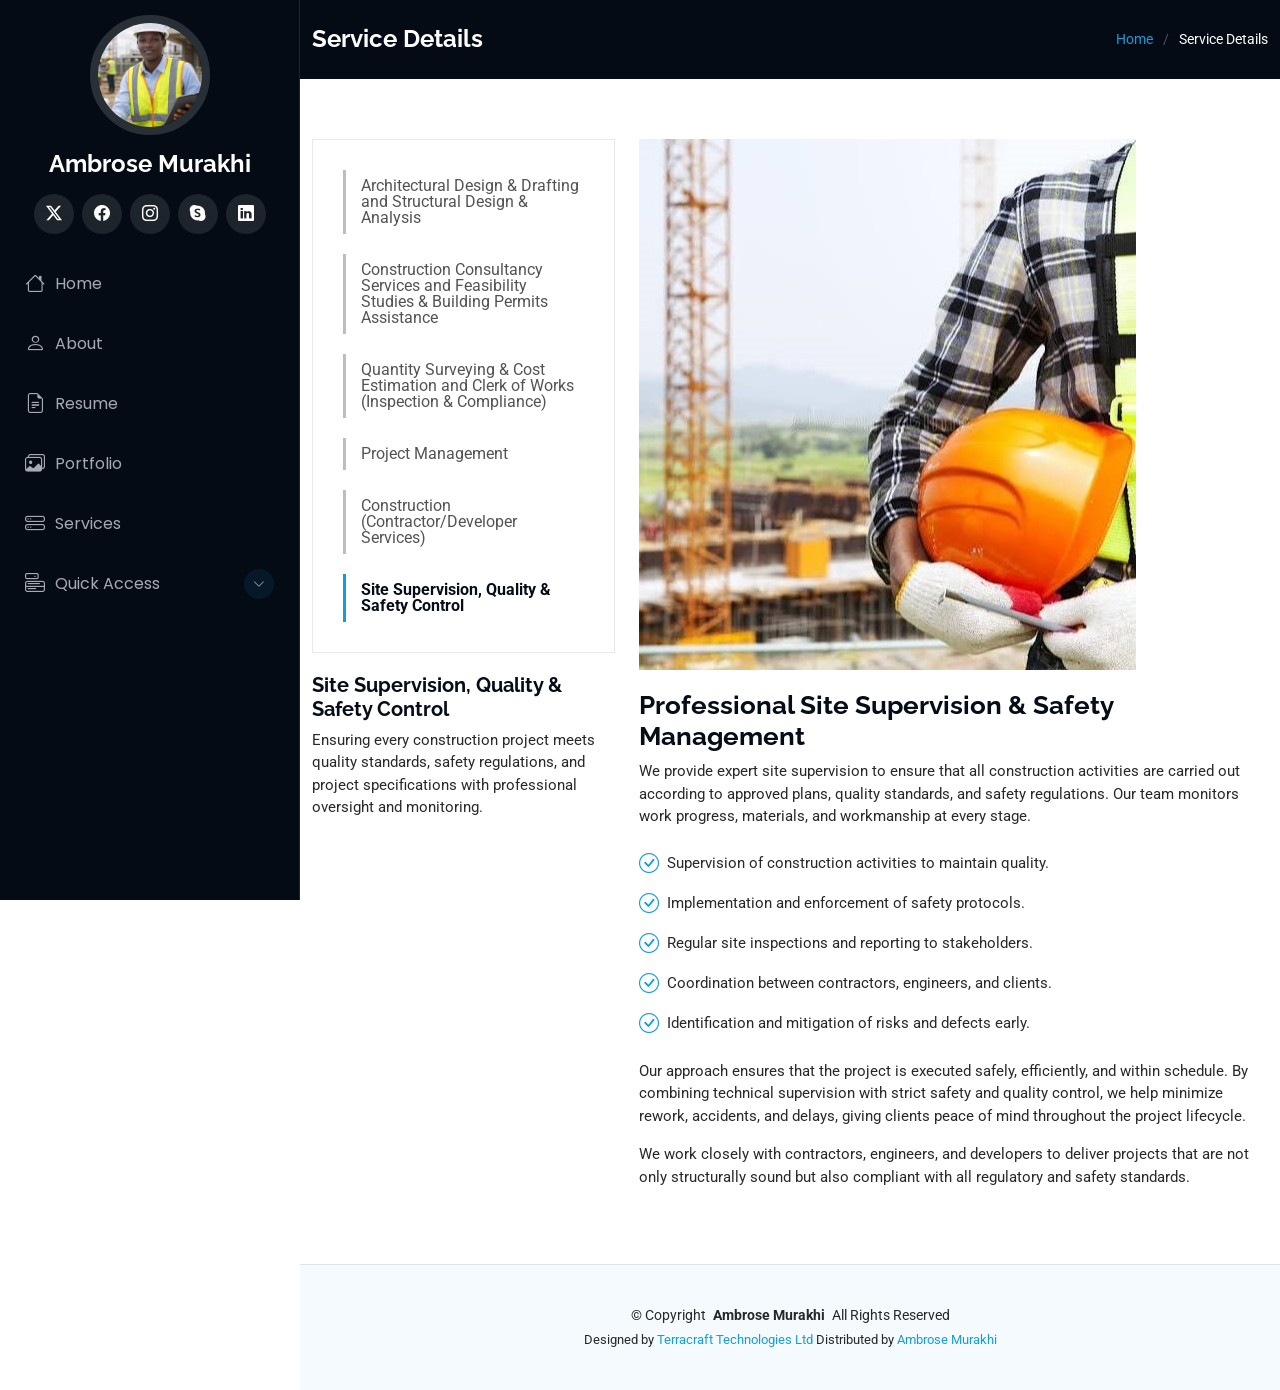
==== Site Supervision, Quality & Safety Control.html @ 7d4fa471 "Initial portfolio website" ====
<!DOCTYPE html>
<html lang="en">

<head>
  <meta charset="utf-8">
  <meta content="width=device-width, initial-scale=1.0" name="viewport">
  <title>Service Details - Ambrose Murakhi</title>
  <meta content="" name="description">
  <meta content="" name="keywords">

  <!-- Favicons -->
  <link href="assets/img/favicon.png" rel="icon">
  <link href="assets/img/apple-touch-icon.png" rel="apple-touch-icon">

  <!-- Fonts -->
  <link href="https://fonts.googleapis.com" rel="preconnect">
  <link href="https://fonts.gstatic.com" rel="preconnect" crossorigin>
  <link href="https://fonts.googleapis.com/css2?family=Roboto:ital,wght@0,100;0,300;0,400;0,500;0,700;0,900;1,100;1,300;1,400;1,500;1,700;1,900&family=Poppins:ital,wght@0,100;0,200;0,300;0,400;0,500;0,600;0,700;0,800;0,900;1,100;1,200;1,300;1,400;1,500;1,600;1,700;1,800;1,900&family=Raleway:ital,wght@0,100;0,200;0,300;0,400;0,500;0,600;0,700;0,800;0,900;1,100;1,200;1,300;1,400;1,500;1,600;1,700;1,800;1,900&display=swap" rel="stylesheet">

  <!-- Vendor CSS Files -->
  <link href="assets/vendor/bootstrap/css/bootstrap.min.css" rel="stylesheet">
  <link href="assets/vendor/bootstrap-icons/bootstrap-icons.css" rel="stylesheet">
  <link href="assets/vendor/aos/aos.css" rel="stylesheet">
  <link href="assets/vendor/glightbox/css/glightbox.min.css" rel="stylesheet">
  <link href="assets/vendor/swiper/swiper-bundle.min.css" rel="stylesheet">

  <!-- Main CSS File -->
  <link href="assets/css/main.css" rel="stylesheet">

  <!-- =======================================================
  * Template Name: iPortfolio
  * Template URL: https://bootstrapmade.com/iportfolio-bootstrap-portfolio-websites-template/
  * Updated: Jun 29 2024 with Bootstrap v5.3.3
  * Author: BootstrapMade.com
  * License: https://bootstrapmade.com/license/
  ======================================================== -->
</head>

<body class="service-details-page">

  <header id="header" class="header dark-background d-flex flex-column">
    <i class="header-toggle d-xl-none bi bi-list"></i>

    <div class="profile-img">
      <img src="assets/img/my-profile-img.jpg" alt="" class="img-fluid rounded-circle">
    </div>

    <a href="index.html" class="logo d-flex align-items-center justify-content-center">
      <!-- Uncomment the line below if you also wish to use an image logo -->
      <!-- <img src="assets/img/logo.png" alt=""> -->
      <h1 class="sitename">Ambrose Murakhi</h1>
    </a>

    <div class="social-links text-center">
      <a href="#" class="twitter"><i class="bi bi-twitter-x"></i></a>
      <a href="#" class="facebook"><i class="bi bi-facebook"></i></a>
      <a href="#" class="instagram"><i class="bi bi-instagram"></i></a>
      <a href="#" class="google-plus"><i class="bi bi-skype"></i></a>
      <a href="#" class="linkedin"><i class="bi bi-linkedin"></i></a>
    </div>

    <nav id="navmenu" class="navmenu">
      <ul>
        <li><a href="#hero"><i class="bi bi-house navicon"></i>Home</a></li>
        <li><a href="#about"><i class="bi bi-person navicon"></i> About</a></li>
        <li><a href="#resume"><i class="bi bi-file-earmark-text navicon"></i> Resume</a></li>
        <li><a href="#portfolio"><i class="bi bi-images navicon"></i> Portfolio</a></li>
        <li><a href="#services"><i class="bi bi-hdd-stack navicon"></i> Services</a></li>
         <li class="dropdown">
  <a href="#">
    <i class="bi bi-menu-button navicon"></i>
    <span>Quick Access</span>
    <i class="bi bi-chevron-down toggle-dropdown"></i>
  </a>

  <ul>
    <li><a href="#about">About Me</a></li>
    <li><a href="#resume">My Resume</a></li>
    <li><a href="#portfolio">My Projects</a></li>

    <li class="dropdown">
      <a href="#">
        <span>More Sections</span>
        <i class="bi bi-chevron-down toggle-dropdown"></i>
      </a>
      <ul>
        <li><a href="#services">Services</a></li>
        <li><a href="#testimonials">Testimonials</a></li>
        <li><a href="#contact">Contact Me</a></li>
      </ul>
    </li>
        <li><a href="#contact"><i class="bi bi-envelope navicon"></i> Contact</a></li>
      </ul>
    </nav>

  </header>

  <main class="main">

    <!-- Page Title -->
    <div class="page-title dark-background">
      <div class="container d-lg-flex justify-content-between align-items-center">
        <h1 class="mb-2 mb-lg-0">Service Details</h1>
        <nav class="breadcrumbs">
          <ol>
            <li><a href="index.html">Home</a></li>
            <li class="current">Service Details</li>
          </ol>
        </nav>
      </div>
    </div><!-- End Page Title -->

  <!-- ======= Service Details Section ======= -->
  <section id="service-details" class="service-details section">
    <div class="container">
      <div class="row gy-4">

        <!-- Service List -->
        <div class="col-lg-4" data-aos="fade-up" data-aos-delay="100">
          <div class="services-list">
            <a href="architectural design.html">Architectural Design & Drafting and Structural Design & Analysis</a>
            <a href="Construction consultancy services.html">Construction Consultancy Services and Feasibility Studies & Building Permits Assistance</a>
            <a href="Quantity Surveying & Cost Estimation.html">Quantity Surveying & Cost Estimation and Clerk of Works (Inspection & Compliance)</a>
            <a href="Project Management.html">Project Management</a>
            <a href="Contractor&Developer Services.html">Construction (Contractor/Developer Services)</a> 
            <a href="Site Supervision, Quality & Safety Control.html" class="active">Site Supervision, Quality & Safety Control</a>
          </div>

          <h4>Site Supervision, Quality & Safety Control</h4>
          <p>Ensuring every construction project meets quality standards, safety regulations, and project specifications with professional oversight and monitoring.</p>
        </div>

        <!-- Main Content -->
        <div class="col-lg-8" data-aos="fade-up" data-aos-delay="200">
          <img src="assets/img/site supervision2.jpeg" alt="Site Supervision" class="img-fluid services-img">
          <h3>Professional Site Supervision & Safety Management</h3>
          <p>We provide expert site supervision to ensure that all construction activities are carried out according to approved plans, quality standards, and safety regulations. Our team monitors work progress, materials, and workmanship at every stage.</p>
          <ul>
            <li><i class="bi bi-check-circle"></i> Supervision of construction activities to maintain quality.</li>
            <li><i class="bi bi-check-circle"></i> Implementation and enforcement of safety protocols.</li>
            <li><i class="bi bi-check-circle"></i> Regular site inspections and reporting to stakeholders.</li>
            <li><i class="bi bi-check-circle"></i> Coordination between contractors, engineers, and clients.</li>
            <li><i class="bi bi-check-circle"></i> Identification and mitigation of risks and defects early.</li>
          </ul>
          <p>Our approach ensures that the project is executed safely, efficiently, and within schedule. By combining technical supervision with strict safety and quality control, we help minimize rework, accidents, and delays, giving clients peace of mind throughout the project lifecycle.</p>
          <p>We work closely with contractors, engineers, and developers to deliver projects that are not only structurally sound but also compliant with all regulatory and safety standards.</p>
        </div>

      </div>
    </div>
  </section><!-- End Service Details Section -->

  </main>

  <footer id="footer" class="footer position-relative light-background">

    <div class="container">
      <div class="copyright text-center ">
        <p>© <span>Copyright</span> <strong class="px-1 sitename">Ambrose Murakhi</strong> <span>All Rights Reserved</span></p>
      </div>
      <div class="credits">
        <!-- All the links in the footer should remain intact. -->
        <!-- You can delete the links only if you've purchased the pro version. -->
        <!-- Licensing information: https://bootstrapmade.com/license/ -->
        <!-- Purchase the pro version with working PHP/AJAX contact form: [buy-url] -->
        Designed by <a href="https://bootstrapmade.com/">Terracraft Technologies Ltd</a> Distributed by <a href="https://themewagon.com">Ambrose Murakhi</a>
      </div>
    </div>

  </footer>

  <!-- Scroll Top -->
  <a href="#" id="scroll-top" class="scroll-top d-flex align-items-center justify-content-center"><i class="bi bi-arrow-up-short"></i></a>

  <!-- Preloader -->
  <div id="preloader"></div>

  <!-- Vendor JS Files -->
  <script src="assets/vendor/bootstrap/js/bootstrap.bundle.min.js"></script>
  <script src="assets/vendor/php-email-form/validate.js"></script>
  <script src="assets/vendor/aos/aos.js"></script>
  <script src="assets/vendor/typed.js/typed.umd.js"></script>
  <script src="assets/vendor/purecounter/purecounter_vanilla.js"></script>
  <script src="assets/vendor/waypoints/noframework.waypoints.js"></script>
  <script src="assets/vendor/glightbox/js/glightbox.min.js"></script>
  <script src="assets/vendor/imagesloaded/imagesloaded.pkgd.min.js"></script>
  <script src="assets/vendor/isotope-layout/isotope.pkgd.min.js"></script>
  <script src="assets/vendor/swiper/swiper-bundle.min.js"></script>

  <!-- Main JS File -->
  <script src="assets/js/main.js"></script>

</body>

</html>
---- assets/css/main.css ----
/**
* Template Name: iPortfolio
* Template URL: https://bootstrapmade.com/iportfolio-bootstrap-portfolio-websites-template/
* Updated: Jun 29 2024 with Bootstrap v5.3.3
* Author: BootstrapMade.com
* License: https://bootstrapmade.com/license/
*/

/*--------------------------------------------------------------
# Font & Color Variables
# Help: https://bootstrapmade.com/color-system/
--------------------------------------------------------------*/
/* Fonts */
:root {
  --default-font: "Roboto",  system-ui, -apple-system, "Segoe UI", Roboto, "Helvetica Neue", Arial, "Noto Sans", "Liberation Sans", sans-serif, "Apple Color Emoji", "Segoe UI Emoji", "Segoe UI Symbol", "Noto Color Emoji";
  --heading-font: "Raleway",  sans-serif;
  --nav-font: "Poppins",  sans-serif;
}

/* Global Colors - The following color variables are used throughout the website. Updating them here will change the color scheme of the entire website */
:root { 
  --background-color: #ffffff; /* Background color for the entire website, including individual sections */
  --default-color: #272829; /* Default color used for the majority of the text content across the entire website */
  --heading-color: #050d18; /* Color for headings, subheadings and title throughout the website */
  --accent-color: #149ddd; /* Accent color that represents your brand on the website. It's used for buttons, links, and other elements that need to stand out */
  --surface-color: #ffffff; /* The surface color is used as a background of boxed elements within sections, such as cards, icon boxes, or other elements that require a visual separation from the global background. */
  --contrast-color: #ffffff; /* Contrast color for text, ensuring readability against backgrounds of accent, heading, or default colors. */
}

/* Nav Menu Colors - The following color variables are used specifically for the navigation menu. They are separate from the global colors to allow for more customization options */
:root {
  --nav-color: #a8a9b4;  /* The default color of the main navmenu links */
  --nav-hover-color: #ffffff; /* Applied to main navmenu links when they are hovered over or active */
  --nav-mobile-background-color: #040b14; /* Used as the background color for mobile navigation menu */
  --nav-dropdown-background-color: #040b14; /* Used as the background color for dropdown items that appear when hovering over primary navigation items */
  --nav-dropdown-color: #a8a9b4; /* Used for navigation links of the dropdown items in the navigation menu. */
  --nav-dropdown-hover-color: #ffffff; /* Similar to --nav-hover-color, this color is applied to dropdown navigation links when they are hovered over. */
}

/* Color Presets - These classes override global colors when applied to any section or element, providing reuse of the sam color scheme. */

.light-background {
  --background-color: #f4fafd;
  --surface-color: #ffffff;
}

.dark-background {
  --background-color: #040b14;
  --default-color: #ffffff;
  --heading-color: #ffffff;
  --surface-color: #151f2b;
  --contrast-color: #ffffff;
}

/* Smooth scroll */
:root {
  scroll-behavior: smooth;
}

/*--------------------------------------------------------------
# General Styling & Shared Classes
--------------------------------------------------------------*/
body {
  color: var(--default-color);
  background-color: var(--background-color);
  font-family: var(--default-font);
}

a {
  color: var(--accent-color);
  text-decoration: none;
  transition: 0.3s;
}

a:hover {
  color: color-mix(in srgb, var(--accent-color), transparent 25%);
  text-decoration: none;
}

h1,
h2,
h3,
h4,
h5,
h6 {
  color: var(--heading-color);
  font-family: var(--heading-font);
}

/* PHP Email Form Messages
------------------------------*/
.php-email-form .error-message {
  display: none;
  background: #df1529;
  color: #ffffff;
  text-align: left;
  padding: 15px;
  margin-bottom: 24px;
  font-weight: 600;
}

.php-email-form .sent-message {
  display: none;
  color: #ffffff;
  background: #059652;
  text-align: center;
  padding: 15px;
  margin-bottom: 24px;
  font-weight: 600;
}

.php-email-form .loading {
  display: none;
  background: var(--surface-color);
  text-align: center;
  padding: 15px;
  margin-bottom: 24px;
}

.php-email-form .loading:before {
  content: "";
  display: inline-block;
  border-radius: 50%;
  width: 24px;
  height: 24px;
  margin: 0 10px -6px 0;
  border: 3px solid var(--accent-color);
  border-top-color: var(--surface-color);
  animation: php-email-form-loading 1s linear infinite;
}

@keyframes php-email-form-loading {
  0% {
    transform: rotate(0deg);
  }

  100% {
    transform: rotate(360deg);
  }
}

/*--------------------------------------------------------------
# Global Header
--------------------------------------------------------------*/
.header {
  color: var(--default-color);
  background-color: var(--background-color);
  position: fixed;
  top: 0;
  left: 0;
  bottom: 0;
  padding: 0 15px;
  width: 300px;
  transition: all ease-in-out 0.3s;
  overflow-y: auto;
  z-index: 997;
  border-right: 1px solid color-mix(in srgb, var(--default-color), transparent 90%);
}

.header .profile-img img {
  margin: 15px auto;
  display: block;
  width: 120px;
  border: 8px solid color-mix(in srgb, var(--default-color), transparent 85%);
}

.header .logo {
  line-height: 1;
  margin-bottom: 15px;
}

.header .logo img {
  max-height: 32px;
  margin-right: 8px;
}

.header .logo h1 {
  font-size: 24px;
  margin: 0;
  font-weight: 700;
  color: var(--heading-color);
}

.header .social-links {
  margin: 0 0 20px 0;
}

.header .social-links a {
  font-size: 16px;
  display: inline-flex;
  align-items: center;
  justify-content: center;
  background: color-mix(in srgb, var(--default-color), transparent 90%);
  color: var(--default-color);
  margin: 0 2px;
  border-radius: 50%;
  text-align: center;
  width: 40px;
  height: 40px;
  transition: 0.3s;
}

.header .social-links a:hover {
  color: var(--contrast-color);
  background: var(--accent-color);
}

@media (min-width: 1200px) {

  .header~main,
  .header~#footer {
    margin-left: 300px;
  }
}

@media (max-width: 1199px) {
  .header {
    left: -100%;
  }
}

.header.header-show {
  left: 0;
}

.header .header-toggle {
  color: var(--contrast-color);
  background-color: var(--accent-color);
  font-size: 22px;
  display: flex;
  align-items: center;
  justify-content: center;
  width: 40px;
  height: 40px;
  border-radius: 50%;
  cursor: pointer;
  position: fixed;
  top: 15px;
  right: 15px;
  z-index: 9999;
  transition: background-color 0.3s;
}

.header .header-toggle:hover {
  color: var(--contrast-color);
  background-color: color-mix(in srgb, var(--accent-color) 90%, white 15%);
}

/*--------------------------------------------------------------
# Navigation Menu
--------------------------------------------------------------*/
.mobile-nav-toggle {
  display: none;
}

.navmenu {
  padding: 0;
  z-index: 9997;
}

.navmenu ul {
  list-style: none;
  padding: 0 0 20px 0;
  margin: 0;
}

.navmenu a,
.navmenu a:focus {
  color: var(--nav-color);
  padding: 15px 10px;
  font-family: var(--nav-font);
  font-size: 16px;
  font-weight: 400;
  display: flex;
  align-items: center;
  white-space: nowrap;
  transition: 0.3s;
  width: 100%;
}

.navmenu a .navicon,
.navmenu a:focus .navicon {
  font-size: 20px;
  margin-right: 10px;
}

.navmenu a .toggle-dropdown,
.navmenu a:focus .toggle-dropdown {
  font-size: 12px;
  line-height: 0;
  margin-left: auto;
  width: 30px;
  height: 30px;
  display: flex;
  align-items: center;
  justify-content: center;
  border-radius: 50%;
  transition: 0.3s;
  flex-shrink: 0;
  background-color: color-mix(in srgb, var(--accent-color), transparent 90%);
}

.navmenu a .toggle-dropdown:hover,
.navmenu a:focus .toggle-dropdown:hover {
  background-color: var(--accent-color);
  color: var(--contrast-color);
}

.navmenu a:hover,
.navmenu .active,
.navmenu .active:focus {
  color: var(--nav-hover-color);
}

.navmenu a:hover .navicon,
.navmenu .active .navicon,
.navmenu .active:focus .navicon {
  color: var(--accent-color);
}

.navmenu .active .toggle-dropdown,
.navmenu .active:focus .toggle-dropdown {
  background-color: var(--accent-color);
  color: var(--contrast-color);
  transform: rotate(180deg);
}

.navmenu .dropdown {
  display: block;
}

.navmenu .dropdown a,
.navmenu .dropdown a:focus {
  color: --nav-dropdown-color;
}

.navmenu .dropdown a:hover,
.navmenu .dropdown .active,
.navmenu .dropdown .active:focus {
  color: var(--nav-dropdown-hover-color);
}

.navmenu .dropdown ul {
  position: static;
  display: none;
  z-index: 99;
  padding: 5px 10px;
  margin: 5px 10px;
  background-color: var(--nav-dropdown-background-color);
  border: 1px solid color-mix(in srgb, var(--default-color), transparent 90%);
  box-shadow: none;
  transition: all 0.5s ease-in-out;
}

.navmenu .dropdown ul ul {
  background-color: rgba(33, 37, 41, 0.1);
}

.navmenu .dropdown>.dropdown-active {
  display: block;
  background-color: rgba(33, 37, 41, 0.03);
}

/*--------------------------------------------------------------
# Global Footer
--------------------------------------------------------------*/
.footer {
  color: var(--default-color);
  background-color: var(--background-color);
  font-size: 14px;
  padding: 40px 0;
  position: relative;
  border-top: 1px solid color-mix(in srgb, var(--default-color), transparent 90%);
}

.footer .copyright p {
  margin-bottom: 0;
}

.footer .credits {
  margin-top: 4px;
  font-size: 13px;
  text-align: center;
}

/*--------------------------------------------------------------
# Preloader
--------------------------------------------------------------*/
#preloader {
  position: fixed;
  inset: 0;
  z-index: 999999;
  overflow: hidden;
  background: var(--background-color);
  transition: all 0.6s ease-out;
}

#preloader:before {
  content: "";
  position: fixed;
  top: calc(50% - 30px);
  left: calc(50% - 30px);
  border: 6px solid #ffffff;
  border-color: var(--accent-color) transparent var(--accent-color) transparent;
  border-radius: 50%;
  width: 60px;
  height: 60px;
  animation: animate-preloader 1.5s linear infinite;
}

@keyframes animate-preloader {
  0% {
    transform: rotate(0deg);
  }

  100% {
    transform: rotate(360deg);
  }
}

/*--------------------------------------------------------------
# Scroll Top Button
--------------------------------------------------------------*/
.scroll-top {
  position: fixed;
  visibility: hidden;
  opacity: 0;
  right: 15px;
  bottom: -15px;
  z-index: 99999;
  background-color: var(--accent-color);
  width: 44px;
  height: 44px;
  border-radius: 50px;
  transition: all 0.4s;
}

.scroll-top i {
  font-size: 24px;
  color: var(--contrast-color);
  line-height: 0;
}

.scroll-top:hover {
  background-color: color-mix(in srgb, var(--accent-color), transparent 20%);
  color: var(--contrast-color);
}

.scroll-top.active {
  visibility: visible;
  opacity: 1;
  bottom: 15px;
}

/*--------------------------------------------------------------
# Disable aos animation delay on mobile devices
--------------------------------------------------------------*/
@media screen and (max-width: 768px) {
  [data-aos-delay] {
    transition-delay: 0 !important;
  }
}

/*--------------------------------------------------------------
# Global Page Titles & Breadcrumbs
--------------------------------------------------------------*/
.page-title {
  color: var(--default-color);
  background-color: var(--background-color);
  padding: 25px 0;
  position: relative;
}

.page-title h1 {
  font-size: 24px;
  font-weight: 700;
}

.page-title .breadcrumbs ol {
  display: flex;
  flex-wrap: wrap;
  list-style: none;
  padding: 0;
  margin: 0;
  font-size: 14px;
  font-weight: 400;
}

.page-title .breadcrumbs ol li+li {
  padding-left: 10px;
}

.page-title .breadcrumbs ol li+li::before {
  content: "/";
  display: inline-block;
  padding-right: 10px;
  color: color-mix(in srgb, var(--default-color), transparent 70%);
}

/*--------------------------------------------------------------
# Global Sections
--------------------------------------------------------------*/
section,
.section {
  color: var(--default-color);
  background-color: var(--background-color);
  padding: 60px 0;
  overflow: clip;
}

/*--------------------------------------------------------------
# Global Section Titles
--------------------------------------------------------------*/
.section-title {
  padding-bottom: 60px;
  position: relative;
}

.section-title h2 {
  font-size: 32px;
  font-weight: 700;
  margin-bottom: 20px;
  padding-bottom: 20px;
  position: relative;
}

.section-title h2:after {
  content: "";
  position: absolute;
  display: block;
  width: 50px;
  height: 3px;
  background: var(--accent-color);
  left: 0;
  bottom: 0;
}

.section-title p {
  margin-bottom: 0;
}

/*--------------------------------------------------------------
# Hero Section
--------------------------------------------------------------*/
.hero {
  width: 100%;
  min-height: 100vh;
  position: relative;
  padding: 80px 0;
  display: flex;
  align-items: center;
  justify-content: center;
}

.hero img {
  position: absolute;
  inset: 0;
  display: block;
  width: 100%;
  height: 100%;
  object-fit: cover;
  z-index: 1;
}

.hero:before {
  content: "";
  background: color-mix(in srgb, var(--background-color), transparent 70%);
  position: absolute;
  inset: 0;
  z-index: 2;
}

.hero .container {
  position: relative;
  z-index: 3;
}

.hero h2 {
  margin: 0;
  font-size: 64px;
  font-weight: 700;
}

.hero p {
  margin: 5px 0 0 0;
  font-size: 26px;
}

.hero p span {
  letter-spacing: 1px;
  border-bottom: 2px solid var(--accent-color);
}

.hero .social-links {
  margin-top: 25px;
}

.hero .social-links a {
  font-size: 24px;
  display: inline-block;
  color: color-mix(in srgb, var(--default-color), transparent 50%);
  line-height: 1;
  margin-right: 20px;
  transition: 0.3s;
}

.hero .social-links a:hover {
  color: var(--accent-color);
}

@media (max-width: 768px) {
  .hero h2 {
    font-size: 32px;
  }

  .hero p {
    font-size: 20px;
  }
}

/*--------------------------------------------------------------
# About Section
--------------------------------------------------------------*/
.about .content h2 {
  font-weight: 700;
  font-size: 24px;
}

.about .content ul {
  list-style: none;
  padding: 0;
}

.about .content ul li {
  margin-bottom: 20px;
  display: flex;
  align-items: center;
}

.about .content ul strong {
  margin-right: 10px;
}

.about .content ul i {
  font-size: 16px;
  margin-right: 5px;
  color: var(--accent-color);
  line-height: 0;
}

/*--------------------------------------------------------------
# Stats Section
--------------------------------------------------------------*/
.stats .stats-item {
  padding: 30px;
  width: 100%;
}

.stats .stats-item i {
  color: var(--accent-color);
  display: block;
  font-size: 44px;
  float: left;
  line-height: 0;
}

.stats .stats-item .purecounter {
  color: var(--heading-color);
  font-size: 48px;
  line-height: 40px;
  display: block;
  font-weight: 700;
  margin-left: 60px;
}

.stats .stats-item p {
  color: color-mix(in srgb, var(--default-color), transparent 40%);
  padding: 15px 0 0 0;
  margin: 0 0 0 60px;
  font-family: var(--heading-font);
  font-size: 14px;
}

/*--------------------------------------------------------------
# Skills Section
--------------------------------------------------------------*/
.skills .progress {
  height: 60px;
  display: block;
  background: none;
  border-radius: 0;
}

.skills .progress .skill {
  color: var(--heading-color);
  padding: 0;
  margin: 0 0 6px 0;
  text-transform: uppercase;
  display: block;
  font-weight: 600;
  font-family: var(--heading-font);
}

.skills .progress .skill .val {
  float: right;
  font-style: normal;
}

.skills .progress-bar-wrap {
  background: color-mix(in srgb, var(--default-color), transparent 90%);
  height: 10px;
}

.skills .progress-bar {
  width: 1px;
  height: 10px;
  transition: 0.9s;
  background-color: var(--accent-color);
}

/*--------------------------------------------------------------
# Resume Section
--------------------------------------------------------------*/
.resume .resume-title {
  color: var(--heading-color);
  font-size: 26px;
  font-weight: 700;
  margin-top: 20px;
  margin-bottom: 20px;
}

.resume .resume-item {
  padding: 0 0 20px 20px;
  margin-top: -2px;
  border-left: 2px solid var(--accent-color);
  position: relative;
}

.resume .resume-item h4 {
  line-height: 18px;
  font-size: 18px;
  font-weight: 600;
  text-transform: uppercase;
  color: color-mix(in srgb, var(--default-color), transparent 20%);
  margin-bottom: 10px;
}

.resume .resume-item h5 {
  font-size: 16px;
  padding: 5px 15px;
  display: inline-block;
  font-weight: 600;
  margin-bottom: 10px;
}

.resume .resume-item ul {
  padding-left: 20px;
}

.resume .resume-item ul li {
  padding-bottom: 10px;
}

.resume .resume-item:last-child {
  padding-bottom: 0;
}

.resume .resume-item::before {
  content: "";
  position: absolute;
  width: 16px;
  height: 16px;
  border-radius: 50px;
  left: -9px;
  top: 0;
  background: var(--background-color);
  border: 2px solid var(--accent-color);
}

/*--------------------------------------------------------------
# Portfolio Section
--------------------------------------------------------------*/
.portfolio .portfolio-filters {
  padding: 0;
  margin: 0 auto 20px auto;
  list-style: none;
  text-align: center;
}

.portfolio .portfolio-filters li {
  cursor: pointer;
  display: inline-block;
  padding: 0;
  font-size: 14px;
  font-weight: 400;
  margin: 0 10px;
  line-height: 1;
  text-transform: uppercase;
  margin-bottom: 10px;
  transition: all 0.3s ease-in-out;
}

.portfolio .portfolio-filters li:hover,
.portfolio .portfolio-filters li.filter-active {
  color: var(--accent-color);
}

.portfolio .portfolio-filters li:first-child {
  margin-left: 0;
}

.portfolio .portfolio-filters li:last-child {
  margin-right: 0;
}

@media (max-width: 575px) {
  .portfolio .portfolio-filters li {
    font-size: 14px;
    margin: 0 5px;
  }
}

.portfolio .portfolio-content {
  position: relative;
  overflow: hidden;
}

.portfolio .portfolio-content img {
  transition: 0.3s;
}

.portfolio .portfolio-content .portfolio-info {
  opacity: 0;
  position: absolute;
  inset: 0;
  z-index: 3;
  transition: all ease-in-out 0.3s;
  background: rgba(0, 0, 0, 0.6);
  padding: 15px;
}

.portfolio .portfolio-content .portfolio-info h4 {
  font-size: 14px;
  padding: 5px 10px;
  font-weight: 400;
  color: #ffffff;
  display: inline-block;
  background-color: var(--accent-color);
}

.portfolio .portfolio-content .portfolio-info p {
  position: absolute;
  bottom: 10px;
  text-align: center;
  display: inline-block;
  left: 0;
  right: 0;
  font-size: 16px;
  font-weight: 600;
  color: rgba(255, 255, 255, 0.8);
}

.portfolio .portfolio-content .portfolio-info .preview-link,
.portfolio .portfolio-content .portfolio-info .details-link {
  position: absolute;
  left: calc(50% - 40px);
  font-size: 26px;
  top: calc(50% - 14px);
  color: #fff;
  transition: 0.3s;
  line-height: 1.2;
}

.portfolio .portfolio-content .portfolio-info .preview-link:hover,
.portfolio .portfolio-content .portfolio-info .details-link:hover {
  color: var(--accent-color);
}

.portfolio .portfolio-content .portfolio-info .details-link {
  left: 50%;
  font-size: 34px;
  line-height: 0;
}

.portfolio .portfolio-content:hover .portfolio-info {
  opacity: 1;
}

.portfolio .portfolio-content:hover img {
  transform: scale(1.1);
}

/*--------------------------------------------------------------
# Services Section
--------------------------------------------------------------*/
.services .service-item {
  position: relative;
}

.services .service-item .icon {
  background: var(--accent-color);
  display: flex;
  align-items: center;
  justify-content: center;
  width: 54px;
  height: 54px;
  border-radius: 50%;
  transition: 0.5s;
  border: 1px solid var(--accent-color);
  margin-right: 20px;
}

.services .service-item .icon i {
  color: var(--contrast-color);
  font-size: 24px;
  line-height: 0;
}

.services .service-item:hover .icon {
  background: var(--surface-color);
}

.services .service-item:hover .icon i {
  color: var(--accent-color);
}

.services .service-item .title {
  font-weight: 700;
  margin-bottom: 15px;
  font-size: 18px;
}

.services .service-item .title a {
  color: var(--heading-color);
}

.services .service-item .title a:hover {
  color: var(--accent-color);
}

.services .service-item .description {
  line-height: 24px;
  font-size: 14px;
}

/*--------------------------------------------------------------
# Testimonials Section
--------------------------------------------------------------*/
.testimonials .testimonials-carousel,
.testimonials .testimonials-slider {
  overflow: hidden;
}

.testimonials .testimonial-item {
  box-sizing: content-box;
  text-align: center;
  min-height: 320px;
}

.testimonials .testimonial-item .testimonial-img {
  width: 90px;
  border-radius: 50%;
  margin: 0 auto;
}

.testimonials .testimonial-item h3 {
  font-size: 18px;
  font-weight: bold;
  margin: 10px 0 5px 0;
}

.testimonials .testimonial-item h4 {
  font-size: 14px;
  color: color-mix(in srgb, var(--default-color), transparent 20%);
  margin: 0;
}

.testimonials .testimonial-item .quote-icon-left,
.testimonials .testimonial-item .quote-icon-right {
  color: color-mix(in srgb, var(--accent-color), transparent 40%);
  font-size: 26px;
  line-height: 0;
}

.testimonials .testimonial-item .quote-icon-left {
  display: inline-block;
  left: -5px;
  position: relative;
}

.testimonials .testimonial-item .quote-icon-right {
  display: inline-block;
  right: -5px;
  position: relative;
  top: 10px;
  transform: scale(-1, -1);
}

.testimonials .testimonial-item p {
  font-style: italic;
  margin: 0 15px 15px 15px;
  padding: 20px;
  background-color: var(--surface-color);
  position: relative;
  margin-bottom: 35px;
  border-radius: 6px;
  box-shadow: 0px 2px 15px rgba(0, 0, 0, 0.1);
}

.testimonials .testimonial-item p::after {
  content: "";
  width: 0;
  height: 0;
  border-top: 20px solid var(--surface-color);
  border-right: 20px solid transparent;
  border-left: 20px solid transparent;
  position: absolute;
  bottom: -20px;
  left: calc(50% - 20px);
}

.testimonials .swiper-wrapper {
  height: auto;
}

.testimonials .swiper-pagination {
  margin-top: 40px;
  position: relative;
}

.testimonials .swiper-pagination .swiper-pagination-bullet {
  width: 12px;
  height: 12px;
  background-color: var(--background-color);
  opacity: 1;
  border: 1px solid var(--accent-color);
}

.testimonials .swiper-pagination .swiper-pagination-bullet-active {
  background-color: var(--accent-color);
}

/*--------------------------------------------------------------
# Contact Section
--------------------------------------------------------------*/
.contact .info-wrap {
  background-color: var(--surface-color);
  box-shadow: 0px 0px 20px rgba(0, 0, 0, 0.1);
  padding: 30px;
}

@media (max-width: 575px) {
  .contact .info-wrap {
    padding: 20px;
  }
}

.contact .info-item {
  margin-bottom: 40px;
}

.contact .info-item i {
  font-size: 20px;
  color: var(--accent-color);
  background: color-mix(in srgb, var(--accent-color), transparent 92%);
  width: 44px;
  height: 44px;
  display: flex;
  justify-content: center;
  align-items: center;
  border-radius: 50px;
  transition: all 0.3s ease-in-out;
  margin-right: 15px;
}

.contact .info-item h3 {
  padding: 0;
  font-size: 18px;
  font-weight: 700;
  margin-bottom: 5px;
}

.contact .info-item p {
  padding: 0;
  margin-bottom: 0;
  font-size: 14px;
}

.contact .info-item:hover i {
  background: var(--accent-color);
  color: var(--contrast-color);
}

.contact .php-email-form {
  background-color: var(--surface-color);
  height: 100%;
  padding: 30px;
  box-shadow: 0px 0px 20px rgba(0, 0, 0, 0.1);
}

@media (max-width: 575px) {
  .contact .php-email-form {
    padding: 20px;
  }
}

.contact .php-email-form input[type=text],
.contact .php-email-form input[type=email],
.contact .php-email-form textarea {
  font-size: 14px;
  padding: 10px 15px;
  box-shadow: none;
  border-radius: 0;
  color: var(--default-color);
  background-color: var(--surface-color);
  border-color: color-mix(in srgb, var(--default-color), transparent 80%);
}

.contact .php-email-form input[type=text]:focus,
.contact .php-email-form input[type=email]:focus,
.contact .php-email-form textarea:focus {
  border-color: var(--accent-color);
}

.contact .php-email-form input[type=text]::placeholder,
.contact .php-email-form input[type=email]::placeholder,
.contact .php-email-form textarea::placeholder {
  color: color-mix(in srgb, var(--default-color), transparent 70%);
}

.contact .php-email-form button[type=submit] {
  color: var(--contrast-color);
  background: var(--accent-color);
  border: 0;
  padding: 10px 30px;
  transition: 0.4s;
  border-radius: 50px;
}

.contact .php-email-form button[type=submit]:hover {
  background: color-mix(in srgb, var(--accent-color), transparent 25%);
}

/*--------------------------------------------------------------
# Portfolio Details Section
--------------------------------------------------------------*/
.portfolio-details .portfolio-details-slider img {
  width: 100%;
}

.portfolio-details .portfolio-details-slider .swiper-pagination {
  margin-top: 20px;
  position: relative;
}

.portfolio-details .portfolio-details-slider .swiper-pagination .swiper-pagination-bullet {
  width: 12px;
  height: 12px;
  background-color: color-mix(in srgb, var(--default-color), transparent 85%);
  opacity: 1;
}

.portfolio-details .portfolio-details-slider .swiper-pagination .swiper-pagination-bullet-active {
  background-color: var(--accent-color);
}

.portfolio-details .portfolio-info {
  padding: 30px;
  box-shadow: 0px 0 30px rgba(0, 0, 0, 0.1);
}

.portfolio-details .portfolio-info h3 {
  font-size: 22px;
  font-weight: 700;
  margin-bottom: 20px;
  padding-bottom: 20px;
  border-bottom: 1px solid color-mix(in srgb, var(--default-color), transparent 85%);
}

.portfolio-details .portfolio-info ul {
  list-style: none;
  padding: 0;
  font-size: 15px;
}

.portfolio-details .portfolio-info ul li+li {
  margin-top: 10px;
}

.portfolio-details .portfolio-description {
  padding-top: 30px;
}

.portfolio-details .portfolio-description h2 {
  font-size: 26px;
  font-weight: 700;
  margin-bottom: 20px;
}

.portfolio-details .portfolio-description p {
  padding: 0;
  color: color-mix(in srgb, var(--default-color), transparent 30%);
}

/*--------------------------------------------------------------
# Service Details Section
--------------------------------------------------------------*/
.service-details .services-list {
  padding: 10px 30px;
  border: 1px solid color-mix(in srgb, var(--default-color), transparent 90%);
  margin-bottom: 20px;
}

.service-details .services-list a {
  display: block;
  line-height: 1;
  padding: 8px 0 8px 15px;
  border-left: 3px solid color-mix(in srgb, var(--default-color), transparent 70%);
  margin: 20px 0;
  color: color-mix(in srgb, var(--default-color), transparent 20%);
  transition: 0.3s;
}

.service-details .services-list a.active {
  color: var(--heading-color);
  font-weight: 700;
  border-color: var(--accent-color);
}

.service-details .services-list a:hover {
  border-color: var(--accent-color);
}

.service-details .services-img {
  margin-bottom: 20px;
}

.service-details h3 {
  font-size: 26px;
  font-weight: 700;
}

.service-details h4 {
  font-size: 20px;
  font-weight: 700;
}

.service-details p {
  font-size: 15px;
}

.service-details ul {
  list-style: none;
  padding: 0;
  font-size: 15px;
}

.service-details ul li {
  padding: 5px 0;
  display: flex;
  align-items: center;
}

.service-details ul i {
  font-size: 20px;
  margin-right: 8px;
  color: var(--accent-color);
}
/*--------------------------------------------------------------
# Blog Section
--------------------------------------------------------------*/

.blog .card {
  border: none;
  overflow: hidden;
  border-radius: 12px;
  background: var(--surface-color);
  box-shadow: 0 4px 20px rgba(0, 0, 0, 0.08);
  transition: all 0.3s ease-in-out;
}

.blog .card:hover {
  transform: translateY(-8px);
  box-shadow: 0 8px 25px rgba(0, 0, 0, 0.15);
}

.blog .card img {
  height: 230px;
  object-fit: cover;
  transition: 0.4s;
}

.blog .card:hover img {
  transform: scale(1.05);
}

.blog .card-body {
  padding: 25px;
}

.blog .card-title {
  font-size: 22px;
  font-weight: 700;
  margin-bottom: 15px;
  color: var(--heading-color);
  font-family: var(--heading-font);
}

.blog .card-text {
  font-size: 15px;
  line-height: 1.7;
  color: color-mix(in srgb, var(--default-color), transparent 20%);
  margin-bottom: 20px;
}

.blog .btn-primary {
  background-color: var(--accent-color);
  border: none;
  padding: 10px 20px;
  border-radius: 50px;
  font-size: 14px;
  font-weight: 500;
  transition: 0.3s;
}

.blog .btn-primary:hover {
  background-color: color-mix(in srgb, var(--accent-color), transparent 20%);
  transform: translateY(-2px);
}

.blog .section-title p {
  max-width: 700px;
}

@media (max-width: 768px) {
  .blog .card-title {
    font-size: 20px;
  }

  .blog .card img {
    height: 200px;
  }
}
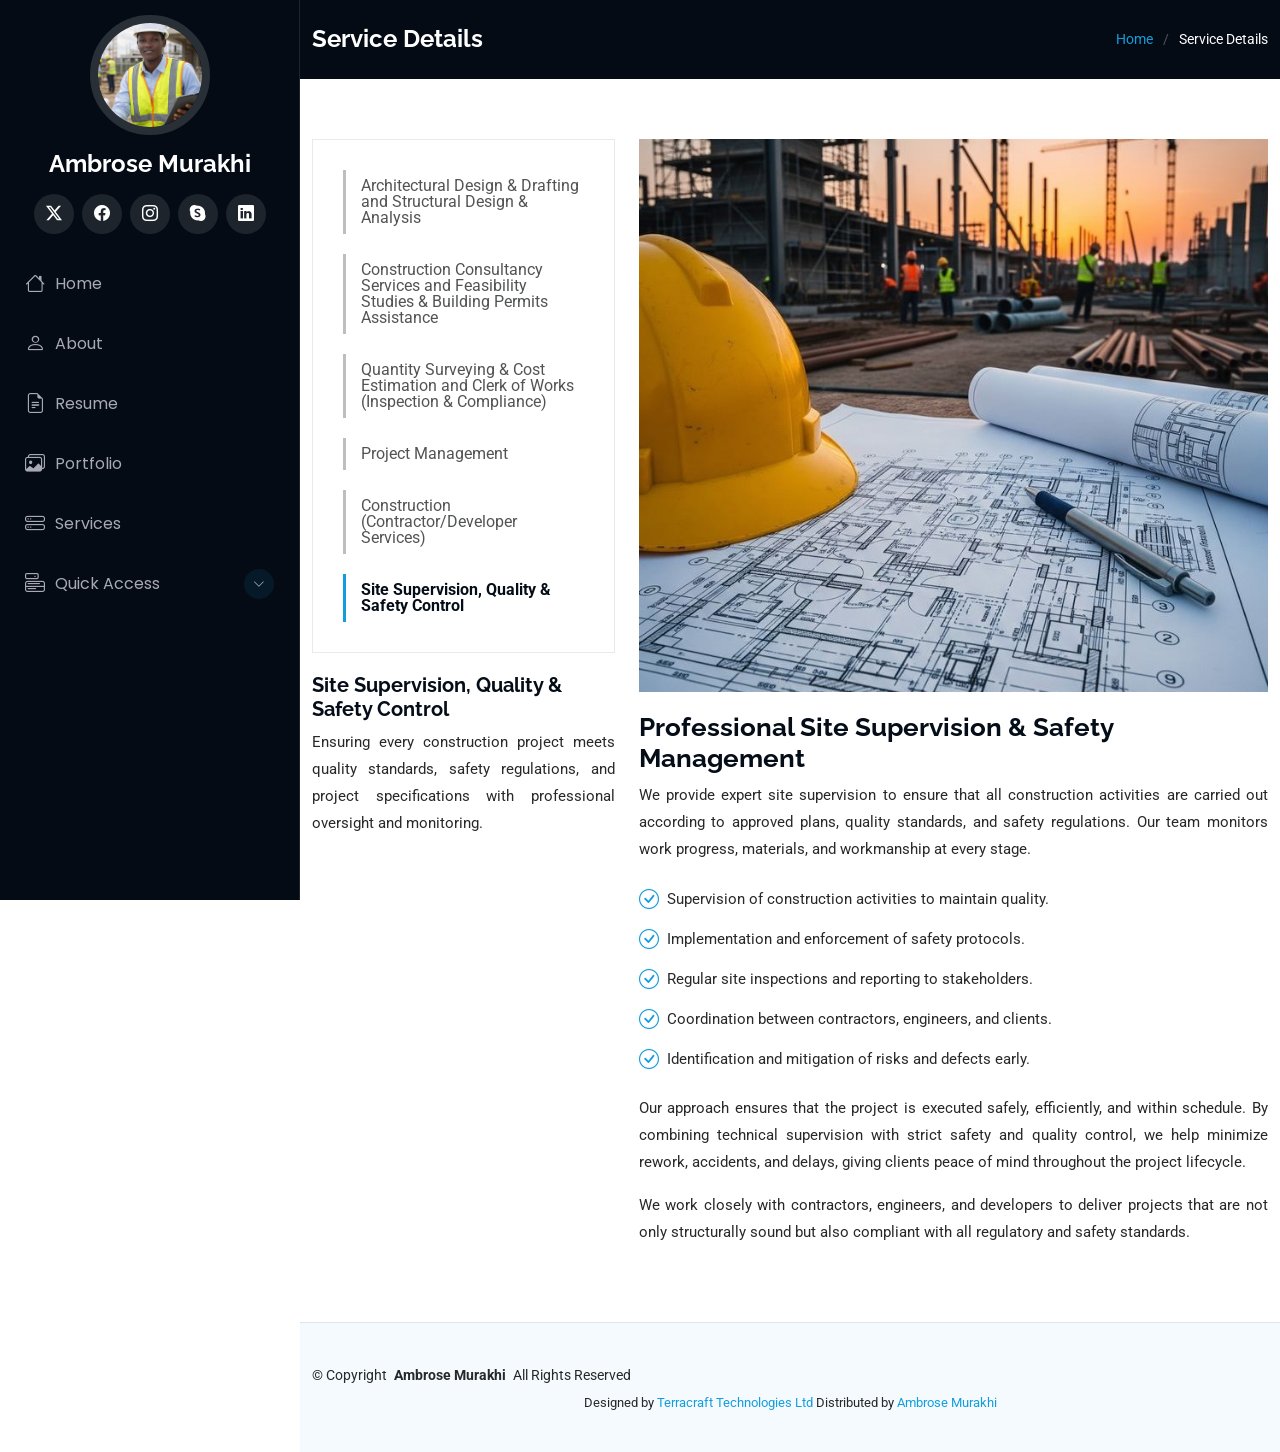
==== commit cbff2135: "first commit" ====
--- a/Site Supervision, Quality & Safety Control.html
+++ b/Site Supervision, Quality & Safety Control.html
@@ -132,7 +132,7 @@
 
         <!-- Main Content -->
         <div class="col-lg-8" data-aos="fade-up" data-aos-delay="200">
-          <img src="assets/img/site supervision2.jpeg" alt="Site Supervision" class="img-fluid services-img">
+          <img src="assets/img/design.jpg" alt="Site Supervision" class="img-fluid services-img">
           <h3>Professional Site Supervision & Safety Management</h3>
           <p>We provide expert site supervision to ensure that all construction activities are carried out according to approved plans, quality standards, and safety regulations. Our team monitors work progress, materials, and workmanship at every stage.</p>
           <ul>
--- a/assets/css/main.css
+++ b/assets/css/main.css
@@ -64,6 +64,11 @@
   color: var(--default-color);
   background-color: var(--background-color);
   font-family: var(--default-font);
+}
+/* Global text justification for entire portfolio */
+p {
+  text-align: justify;
+  line-height: 1.8;
 }
 
 a {
